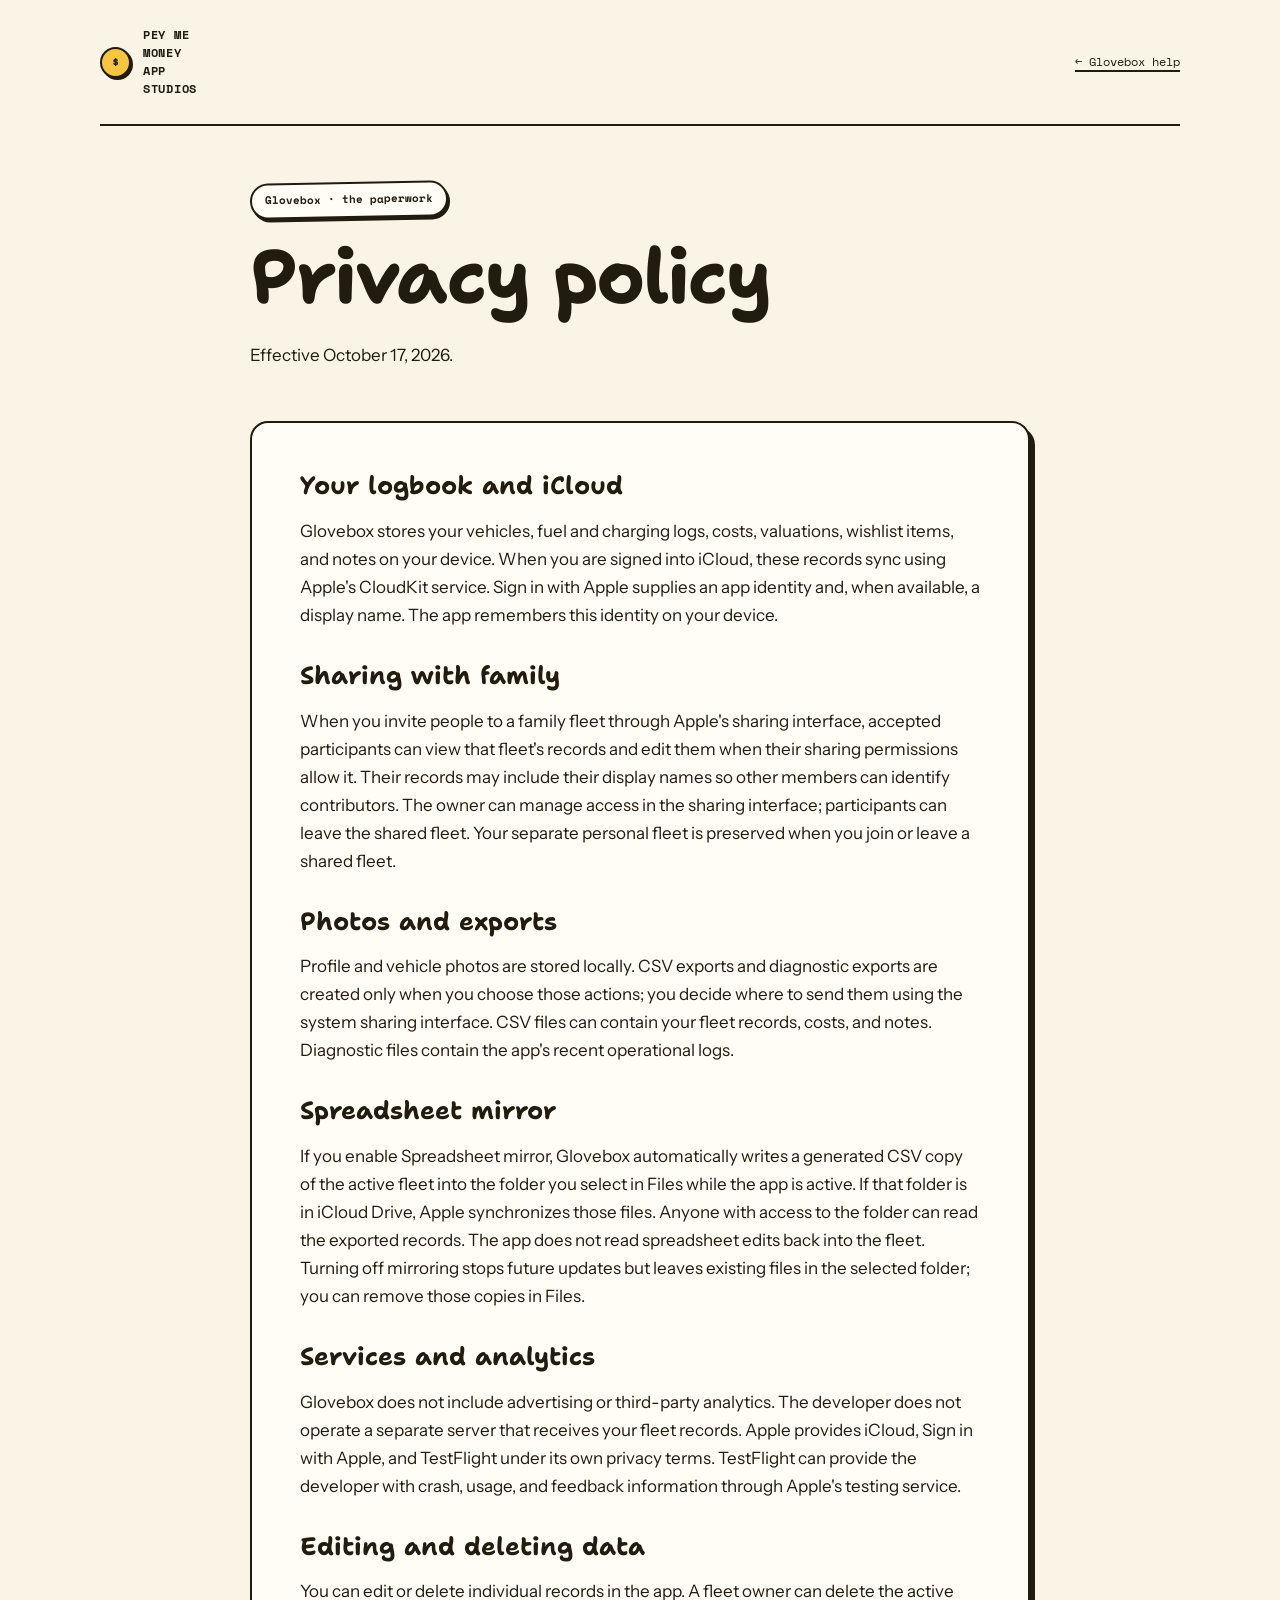
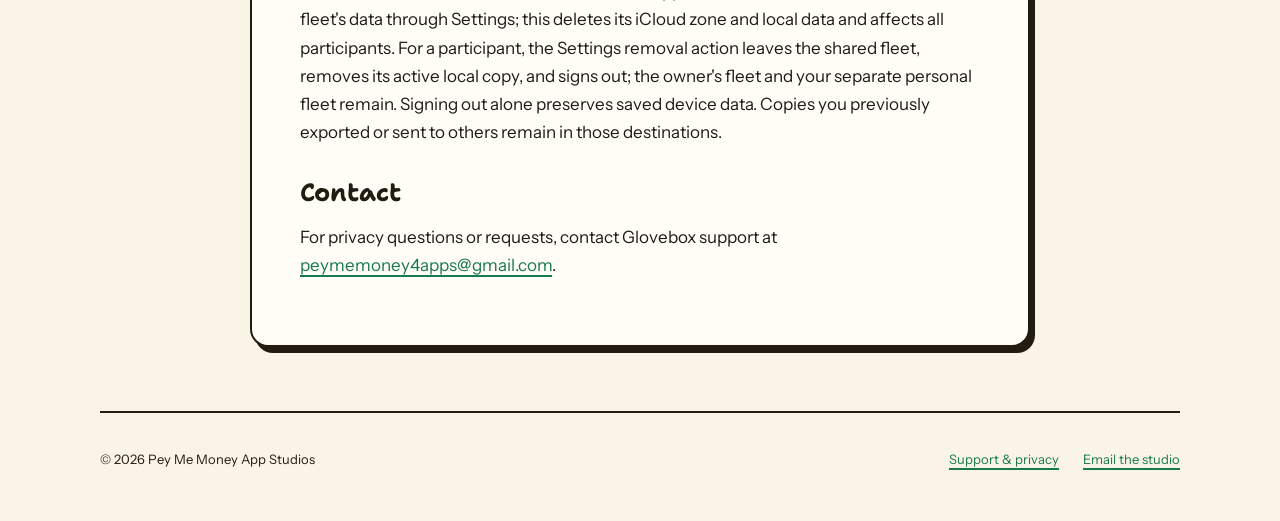
==== support/glovebox/privacy/index.html @ 762fb7c1 "Add Glovebox support and privacy pages in the studio style" ====
<!doctype html>
<html lang="en">
<head>
<meta charset="utf-8">
<meta name="viewport" content="width=device-width, initial-scale=1">
<title>Glovebox privacy policy · Pey Me Money App Studios</title>
<meta name="description" content="How Glovebox handles your records, iCloud sharing, CSV exports, and data deletion.">
<link rel="canonical" href="https://peytoncchen.github.io/support/glovebox/privacy/">
<link rel="preconnect" href="https://fonts.googleapis.com">
<link rel="preconnect" href="https://fonts.gstatic.com" crossorigin>
<link rel="stylesheet" href="/support/support.css">
</head>
<body>
<a class="skip" href="#main">Skip to content</a>
<header class="site-header wrap">
  <a class="brand" href="/"><span class="coin" aria-hidden="true">$</span><span>Pey Me Money<br>App Studios</span></a>
  <a class="back" href="/support/glovebox/">← Glovebox help</a>
</header>
<main id="main" class="wrap"><div class="policy"><div class="hero"><span class="stamp">Glovebox · the paperwork</span><h1>Privacy policy</h1><p>Effective October 17, 2026.</p></div><article class="paper"><section><h2>Your logbook and iCloud</h2><p>Glovebox stores your vehicles, fuel and charging logs, costs, valuations, wishlist items, and notes on your device. When you are signed into iCloud, these records sync using Apple&#x27;s CloudKit service. Sign in with Apple supplies an app identity and, when available, a display name. The app remembers this identity on your device.</p></section>
<section><h2>Sharing with family</h2><p>When you invite people to a family fleet through Apple&#x27;s sharing interface, accepted participants can view that fleet&#x27;s records and edit them when their sharing permissions allow it. Their records may include their display names so other members can identify contributors. The owner can manage access in the sharing interface; participants can leave the shared fleet. Your separate personal fleet is preserved when you join or leave a shared fleet.</p></section>
<section><h2>Photos and exports</h2><p>Profile and vehicle photos are stored locally. CSV exports and diagnostic exports are created only when you choose those actions; you decide where to send them using the system sharing interface. CSV files can contain your fleet records, costs, and notes. Diagnostic files contain the app&#x27;s recent operational logs.</p></section>
<section><h2>Spreadsheet mirror</h2><p>If you enable Spreadsheet mirror, Glovebox automatically writes a generated CSV copy of the active fleet into the folder you select in Files while the app is active. If that folder is in iCloud Drive, Apple synchronizes those files. Anyone with access to the folder can read the exported records. The app does not read spreadsheet edits back into the fleet. Turning off mirroring stops future updates but leaves existing files in the selected folder; you can remove those copies in Files.</p></section>
<section><h2>Services and analytics</h2><p>Glovebox does not include advertising or third-party analytics. The developer does not operate a separate server that receives your fleet records. Apple provides iCloud, Sign in with Apple, and TestFlight under its own privacy terms. TestFlight can provide the developer with crash, usage, and feedback information through Apple&#x27;s testing service.</p></section>
<section><h2>Editing and deleting data</h2><p>You can edit or delete individual records in the app. A fleet owner can delete the active fleet&#x27;s data through Settings; this deletes its iCloud zone and local data and affects all participants. For a participant, the Settings removal action leaves the shared fleet, removes its active local copy, and signs out; the owner&#x27;s fleet and your separate personal fleet remain. Signing out alone preserves saved device data. Copies you previously exported or sent to others remain in those destinations.</p></section>
<section><h2>Contact</h2><p>For privacy questions or requests, contact Glovebox support at <a class="email" href="mailto:peymemoney4apps@gmail.com">peymemoney4apps@gmail.com</a>.</p></section></article></div></main>
<footer class="site-footer wrap">
  <p>© 2026 Pey Me Money App Studios</p>
  <nav aria-label="Footer"><a href="/support/">Support &amp; privacy</a><a href="mailto:peymemoney4apps@gmail.com">Email the studio</a></nav>
</footer>
</body>
</html>
---- support/support.css ----
@import url('https://fonts.googleapis.com/css2?family=Shantell+Sans:wght@500;700;800&family=Instrument+Sans:wght@400;500;600;700&family=Space+Mono:wght@400;700&display=swap');
:root { --paper:#FAF4E7; --card:#FFFDF6; --ink:#221B10; --money:#187A4B; --sun:#F5C543; }
* { box-sizing:border-box; }
html { background:var(--paper); color:var(--ink); scroll-padding-top:24px; }
body { margin:0; font-family:'Instrument Sans',sans-serif; -webkit-font-smoothing:antialiased; font-size:17px; line-height:1.65; }
a { color:var(--money); text-decoration-thickness:1.5px; text-underline-offset:4px; }
a:hover { text-decoration-thickness:3px; }
a:focus-visible, summary:focus-visible { outline:3px solid var(--money); outline-offset:5px; border-radius:3px; }
::selection { background:var(--sun); color:var(--ink); }
.skip { position:absolute; left:20px; top:-100px; padding:10px 16px; background:var(--card); z-index:5; }
.skip:focus { top:12px; }
.wrap { width:min(1080px,calc(100% - 48px)); margin-inline:auto; }
.site-header { display:flex; justify-content:space-between; align-items:center; gap:18px; flex-wrap:wrap; padding-block:26px; border-bottom:2px solid var(--ink); }
.brand { display:inline-flex; align-items:center; gap:12px; color:var(--ink); text-decoration:none; font-family:'Space Mono',monospace; font-size:12px; line-height:1.5; letter-spacing:.06em; font-weight:700; text-transform:uppercase; }
.coin { display:grid; place-items:center; flex:0 0 31px; height:31px; border:2px solid var(--ink); border-radius:50%; background:var(--sun); box-shadow:2px 2px 0 var(--ink); }
.back { display:inline-flex; align-items:center; min-height:44px; font-family:'Space Mono',monospace; font-size:12px; color:var(--ink); }
.eyebrow { font:700 11px/1.7 'Space Mono',monospace; text-transform:uppercase; letter-spacing:.12em; color:var(--money); }
h1,h2,h3 { font-family:'Shantell Sans',cursive; line-height:1.18; text-wrap:balance; }
h1 { font-size:clamp(42px,6vw,76px); margin:14px 0 20px; letter-spacing:-.025em; }
h2 { font-size:clamp(26px,3vw,34px); margin:0 0 16px; }
h3 { font-size:24px; margin:0 0 12px; }
p { margin:0 0 18px; }
.hero { padding:56px 0 34px; }
.hero .lede { max-width:690px; font-size:20px; line-height:1.6; }
.stamp { display:inline-block; font:700 11px/1.6 'Space Mono',monospace; border:2px solid var(--ink); border-radius:999px; padding:7px 13px; background:var(--card); box-shadow:2px 3px 0 var(--ink); transform:rotate(-1deg); }
.cards { display:grid; grid-template-columns:repeat(auto-fit,minmax(min(300px,100%),1fr)); gap:24px; }
.card { border:2px solid var(--ink); border-radius:18px; background:var(--card); padding:28px; box-shadow:4px 5px 0 var(--ink); }
.card p:last-child { margin-bottom:0; }
.card .eyebrow { margin-bottom:12px; }
.actions { display:flex; flex-wrap:wrap; gap:10px 22px; align-items:center; margin-top:24px; }
.actions a { min-height:44px; display:inline-flex; align-items:center; }
.button { border:2px solid var(--ink); border-radius:10px; padding:9px 16px; font-weight:700; background:var(--sun); box-shadow:3px 3px 0 var(--ink); color:var(--ink); text-decoration:none; }
.button:hover { transform:translate(-1px,-1px); box-shadow:4px 4px 0 var(--ink); }
.guide { display:grid; grid-template-columns:210px minmax(0,1fr); gap:48px; align-items:start; padding:20px 0 48px; }
.toc { position:sticky; top:24px; font-size:14px; padding-top:6px; }
.toc p { margin-bottom:12px; }
.toc a { display:block; padding:9px 0; }
.content { min-width:0; }
.content section { padding:30px 0; border-top:2px solid var(--ink); scroll-margin-top:24px; }
.content section:first-child { padding-top:0; border-top:0; }
.content .contact { border:2px solid var(--ink); padding:26px; border-radius:16px; background:var(--card); box-shadow:4px 5px 0 var(--ink); margin-top:12px; }
ol,ul { padding-left:24px; margin:16px 0; }
li { padding-left:4px; margin:10px 0; }
.note { padding:16px 20px; border-left:4px solid var(--money); background:var(--card); border-radius:0 10px 10px 0; font-size:15px; }
.small { font-size:14px; }
code { font-family:'Space Mono',monospace; font-size:.85em; overflow-wrap:anywhere; }
.email { overflow-wrap:anywhere; }
.policy { max-width:780px; margin-inline:auto; }
.policy .paper { padding:clamp(22px,5vw,48px); border:2px solid var(--ink); border-radius:18px; background:var(--card); box-shadow:5px 6px 0 var(--ink); }
.policy section+section { margin-top:32px; }
.policy h2 { font-size:25px; }
.site-footer { display:flex; justify-content:space-between; align-items:center; gap:16px 28px; flex-wrap:wrap; margin-top:64px; padding:24px 0 40px; border-top:2px solid var(--ink); font-size:13px; }
.site-footer p { margin:0; }
.site-footer nav { display:flex; gap:12px 24px; flex-wrap:wrap; }
.site-footer a { min-height:44px; display:inline-flex; align-items:center; }
@media(max-width:680px) { .wrap { width:calc(100% - 40px); } .site-header { padding-block:18px; gap:8px; } .brand { font-size:10px; } .hero { padding-top:36px; } .hero .lede { font-size:18px; } .guide { grid-template-columns:1fr; gap:24px; } .toc { position:static; border-block:2px solid var(--ink); padding:14px 0; display:flex; gap:0 20px; flex-wrap:wrap; } .toc p { flex-basis:100%; margin:0; } .toc a { padding-block:10px; } .card { padding:24px; } .site-footer { margin-top:40px; } }
@media(prefers-reduced-motion:reduce) { .stamp { transform:none; } .button:hover { transform:none; } }
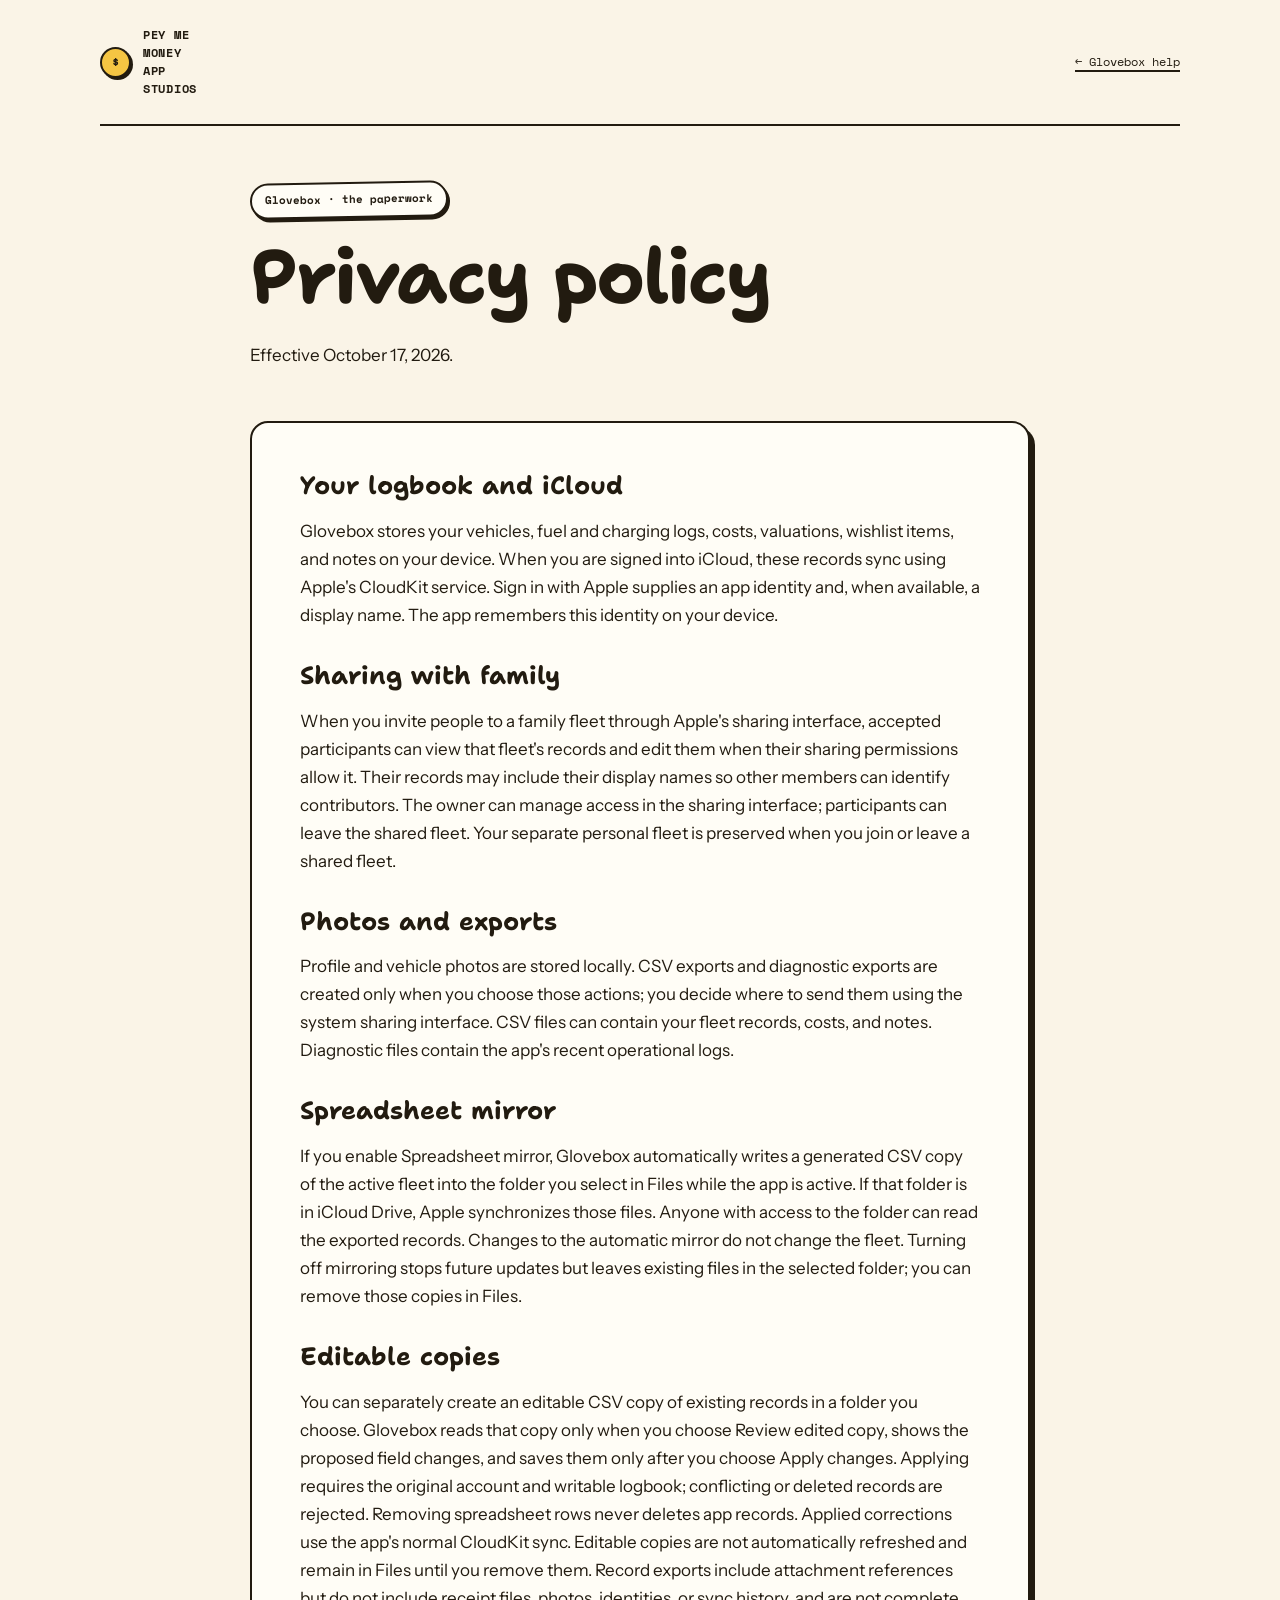
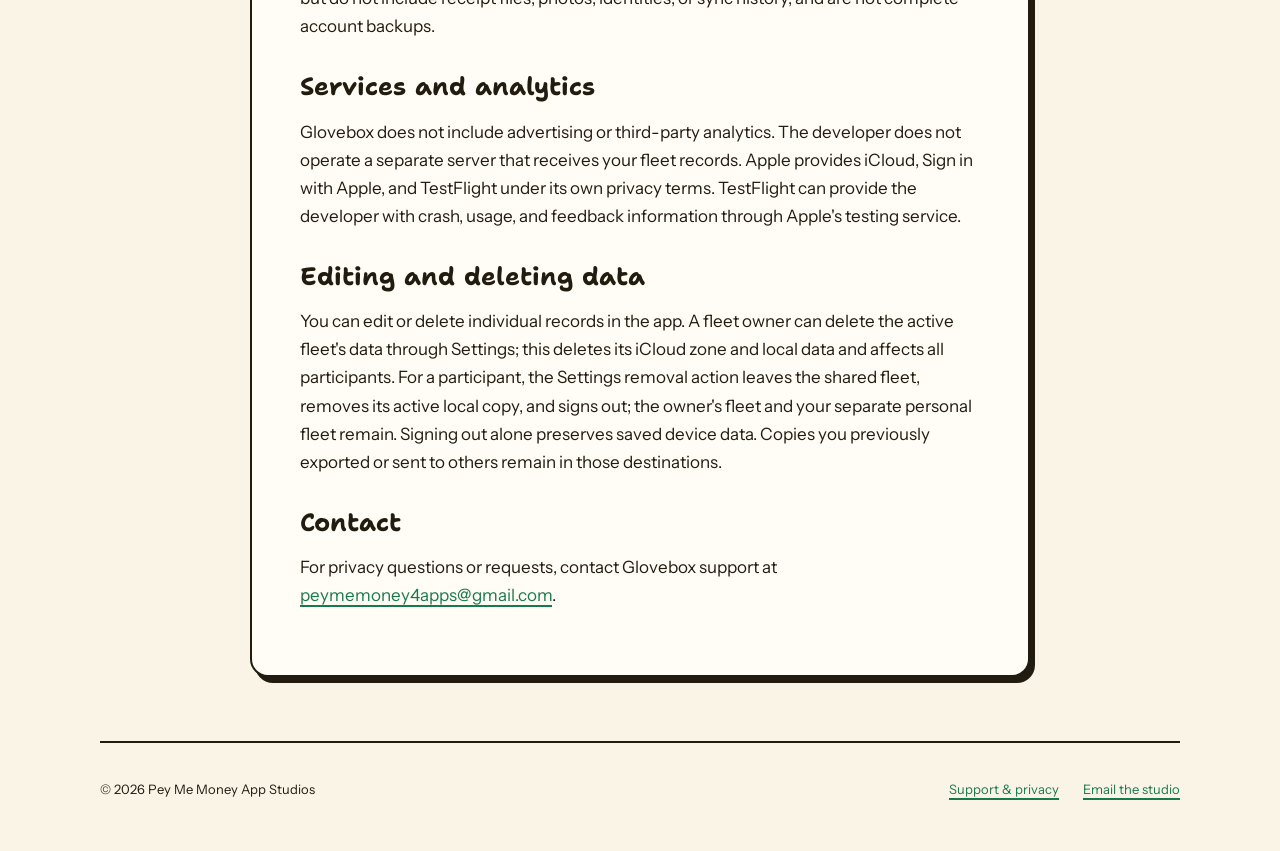
==== commit ac8fb61d: "Sync Glovebox privacy page with docs/privacy.md (editable CSV copies) Co-Authored-By: Claude Fable 5" ====
--- a/support/glovebox/privacy/index.html
+++ b/support/glovebox/privacy/index.html
@@ -19,7 +19,8 @@
 <main id="main" class="wrap"><div class="policy"><div class="hero"><span class="stamp">Glovebox · the paperwork</span><h1>Privacy policy</h1><p>Effective October 17, 2026.</p></div><article class="paper"><section><h2>Your logbook and iCloud</h2><p>Glovebox stores your vehicles, fuel and charging logs, costs, valuations, wishlist items, and notes on your device. When you are signed into iCloud, these records sync using Apple&#x27;s CloudKit service. Sign in with Apple supplies an app identity and, when available, a display name. The app remembers this identity on your device.</p></section>
 <section><h2>Sharing with family</h2><p>When you invite people to a family fleet through Apple&#x27;s sharing interface, accepted participants can view that fleet&#x27;s records and edit them when their sharing permissions allow it. Their records may include their display names so other members can identify contributors. The owner can manage access in the sharing interface; participants can leave the shared fleet. Your separate personal fleet is preserved when you join or leave a shared fleet.</p></section>
 <section><h2>Photos and exports</h2><p>Profile and vehicle photos are stored locally. CSV exports and diagnostic exports are created only when you choose those actions; you decide where to send them using the system sharing interface. CSV files can contain your fleet records, costs, and notes. Diagnostic files contain the app&#x27;s recent operational logs.</p></section>
-<section><h2>Spreadsheet mirror</h2><p>If you enable Spreadsheet mirror, Glovebox automatically writes a generated CSV copy of the active fleet into the folder you select in Files while the app is active. If that folder is in iCloud Drive, Apple synchronizes those files. Anyone with access to the folder can read the exported records. The app does not read spreadsheet edits back into the fleet. Turning off mirroring stops future updates but leaves existing files in the selected folder; you can remove those copies in Files.</p></section>
+<section><h2>Spreadsheet mirror</h2><p>If you enable Spreadsheet mirror, Glovebox automatically writes a generated CSV copy of the active fleet into the folder you select in Files while the app is active. If that folder is in iCloud Drive, Apple synchronizes those files. Anyone with access to the folder can read the exported records. Changes to the automatic mirror do not change the fleet. Turning off mirroring stops future updates but leaves existing files in the selected folder; you can remove those copies in Files.</p></section>
+<section><h2>Editable copies</h2><p>You can separately create an editable CSV copy of existing records in a folder you choose. Glovebox reads that copy only when you choose Review edited copy, shows the proposed field changes, and saves them only after you choose Apply changes. Applying requires the original account and writable logbook; conflicting or deleted records are rejected. Removing spreadsheet rows never deletes app records. Applied corrections use the app&#x27;s normal CloudKit sync. Editable copies are not automatically refreshed and remain in Files until you remove them. Record exports include attachment references but do not include receipt files, photos, identities, or sync history, and are not complete account backups.</p></section>
 <section><h2>Services and analytics</h2><p>Glovebox does not include advertising or third-party analytics. The developer does not operate a separate server that receives your fleet records. Apple provides iCloud, Sign in with Apple, and TestFlight under its own privacy terms. TestFlight can provide the developer with crash, usage, and feedback information through Apple&#x27;s testing service.</p></section>
 <section><h2>Editing and deleting data</h2><p>You can edit or delete individual records in the app. A fleet owner can delete the active fleet&#x27;s data through Settings; this deletes its iCloud zone and local data and affects all participants. For a participant, the Settings removal action leaves the shared fleet, removes its active local copy, and signs out; the owner&#x27;s fleet and your separate personal fleet remain. Signing out alone preserves saved device data. Copies you previously exported or sent to others remain in those destinations.</p></section>
 <section><h2>Contact</h2><p>For privacy questions or requests, contact Glovebox support at <a class="email" href="mailto:peymemoney4apps@gmail.com">peymemoney4apps@gmail.com</a>.</p></section></article></div></main>
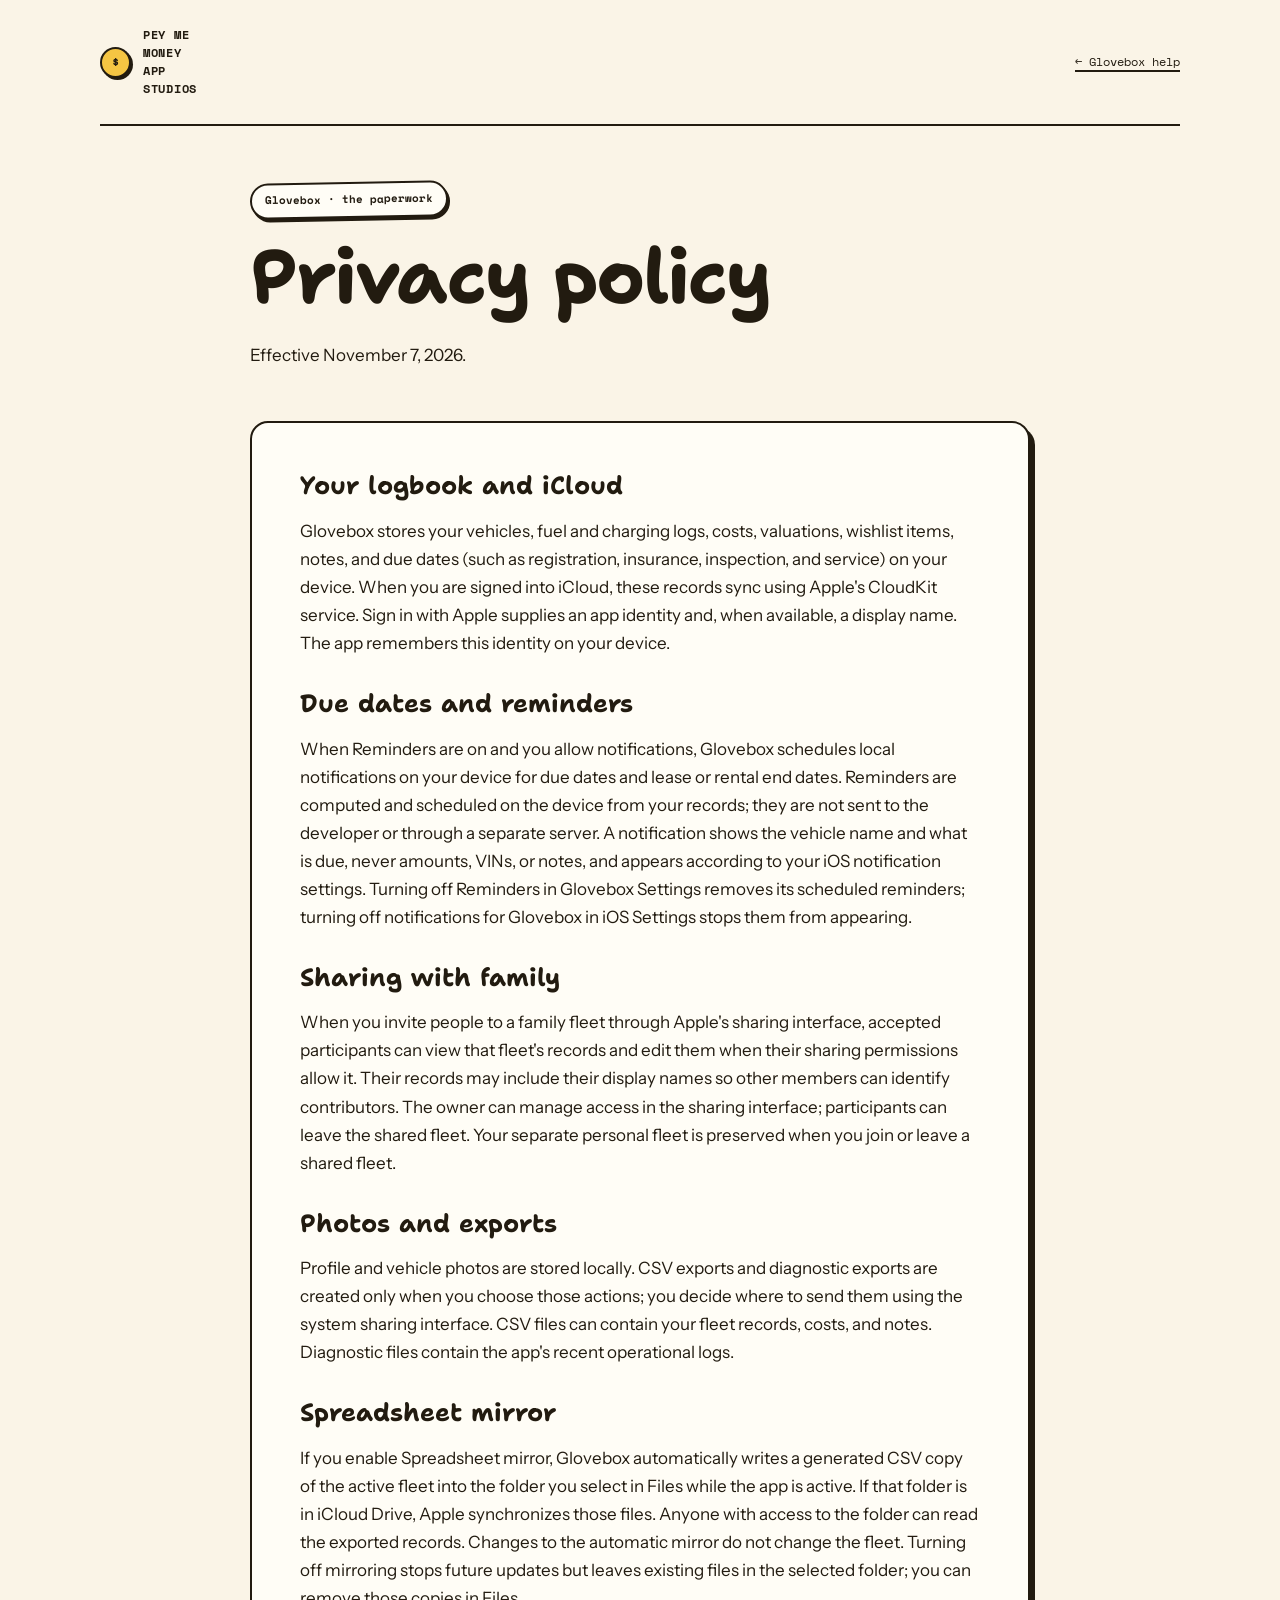
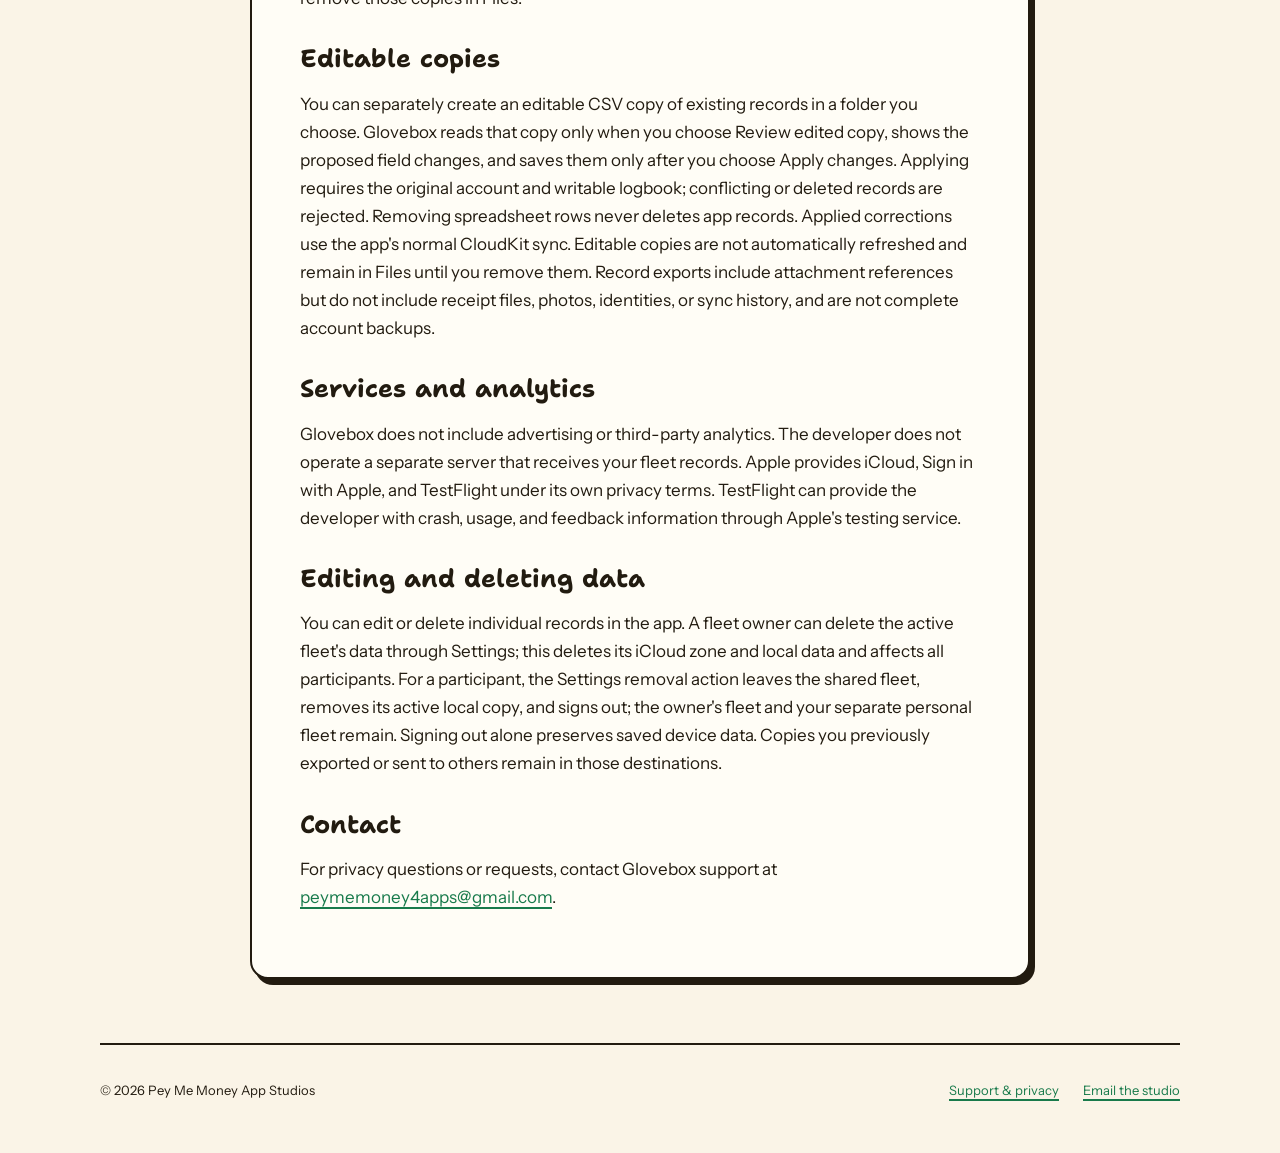
==== commit 71c93ef9: "Glovebox privacy: due dates sync via iCloud, reminders are on-device local notifications Mirrors glo" ====
--- a/support/glovebox/privacy/index.html
+++ b/support/glovebox/privacy/index.html
@@ -4,7 +4,7 @@
 <meta charset="utf-8">
 <meta name="viewport" content="width=device-width, initial-scale=1">
 <title>Glovebox privacy policy · Pey Me Money App Studios</title>
-<meta name="description" content="How Glovebox handles your records, iCloud sharing, CSV exports, and data deletion.">
+<meta name="description" content="How Glovebox handles your records, iCloud sharing, reminders, CSV exports, and data deletion.">
 <link rel="canonical" href="https://peytoncchen.github.io/support/glovebox/privacy/">
 <link rel="preconnect" href="https://fonts.googleapis.com">
 <link rel="preconnect" href="https://fonts.gstatic.com" crossorigin>
@@ -16,7 +16,8 @@
   <a class="brand" href="/"><span class="coin" aria-hidden="true">$</span><span>Pey Me Money<br>App Studios</span></a>
   <a class="back" href="/support/glovebox/">← Glovebox help</a>
 </header>
-<main id="main" class="wrap"><div class="policy"><div class="hero"><span class="stamp">Glovebox · the paperwork</span><h1>Privacy policy</h1><p>Effective October 17, 2026.</p></div><article class="paper"><section><h2>Your logbook and iCloud</h2><p>Glovebox stores your vehicles, fuel and charging logs, costs, valuations, wishlist items, and notes on your device. When you are signed into iCloud, these records sync using Apple&#x27;s CloudKit service. Sign in with Apple supplies an app identity and, when available, a display name. The app remembers this identity on your device.</p></section>
+<main id="main" class="wrap"><div class="policy"><div class="hero"><span class="stamp">Glovebox · the paperwork</span><h1>Privacy policy</h1><p>Effective November 7, 2026.</p></div><article class="paper"><section><h2>Your logbook and iCloud</h2><p>Glovebox stores your vehicles, fuel and charging logs, costs, valuations, wishlist items, notes, and due dates (such as registration, insurance, inspection, and service) on your device. When you are signed into iCloud, these records sync using Apple&#x27;s CloudKit service. Sign in with Apple supplies an app identity and, when available, a display name. The app remembers this identity on your device.</p></section>
+<section><h2>Due dates and reminders</h2><p>When Reminders are on and you allow notifications, Glovebox schedules local notifications on your device for due dates and lease or rental end dates. Reminders are computed and scheduled on the device from your records; they are not sent to the developer or through a separate server. A notification shows the vehicle name and what is due, never amounts, VINs, or notes, and appears according to your iOS notification settings. Turning off Reminders in Glovebox Settings removes its scheduled reminders; turning off notifications for Glovebox in iOS Settings stops them from appearing.</p></section>
 <section><h2>Sharing with family</h2><p>When you invite people to a family fleet through Apple&#x27;s sharing interface, accepted participants can view that fleet&#x27;s records and edit them when their sharing permissions allow it. Their records may include their display names so other members can identify contributors. The owner can manage access in the sharing interface; participants can leave the shared fleet. Your separate personal fleet is preserved when you join or leave a shared fleet.</p></section>
 <section><h2>Photos and exports</h2><p>Profile and vehicle photos are stored locally. CSV exports and diagnostic exports are created only when you choose those actions; you decide where to send them using the system sharing interface. CSV files can contain your fleet records, costs, and notes. Diagnostic files contain the app&#x27;s recent operational logs.</p></section>
 <section><h2>Spreadsheet mirror</h2><p>If you enable Spreadsheet mirror, Glovebox automatically writes a generated CSV copy of the active fleet into the folder you select in Files while the app is active. If that folder is in iCloud Drive, Apple synchronizes those files. Anyone with access to the folder can read the exported records. Changes to the automatic mirror do not change the fleet. Turning off mirroring stops future updates but leaves existing files in the selected folder; you can remove those copies in Files.</p></section>
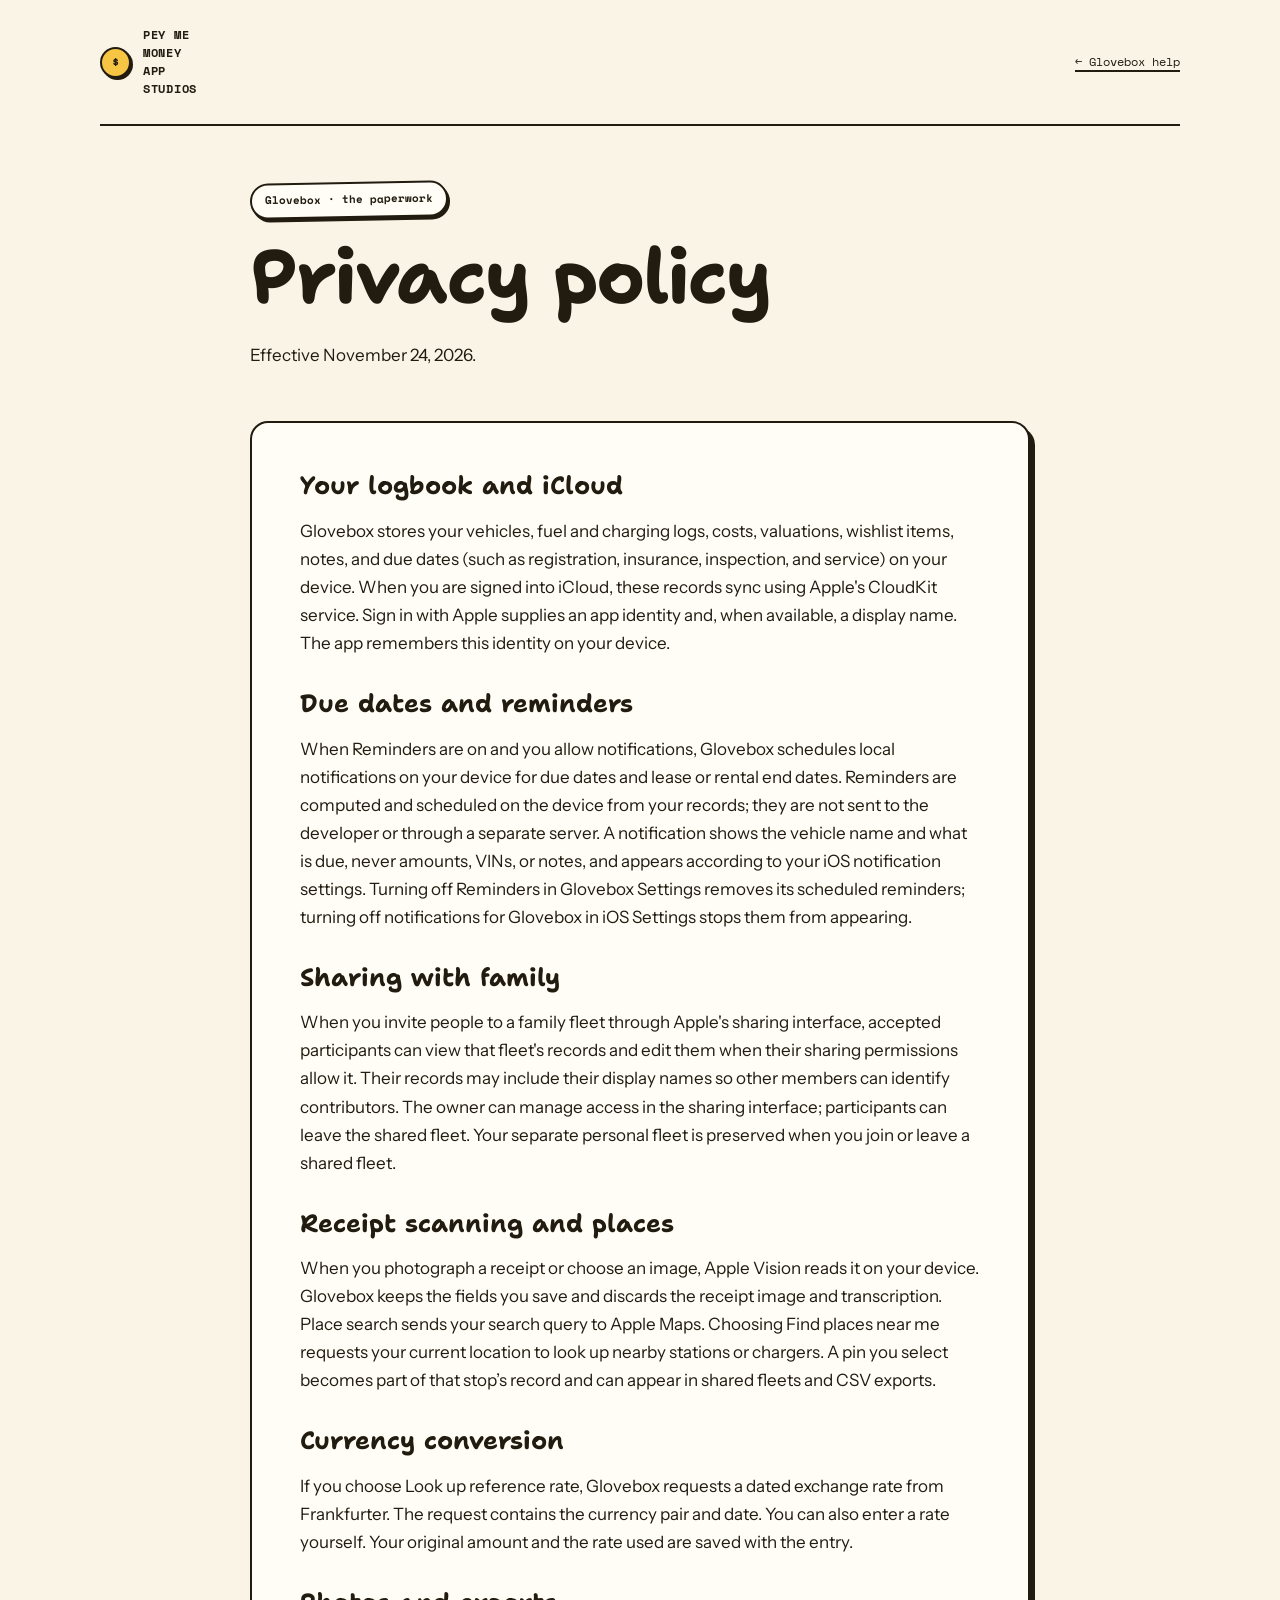
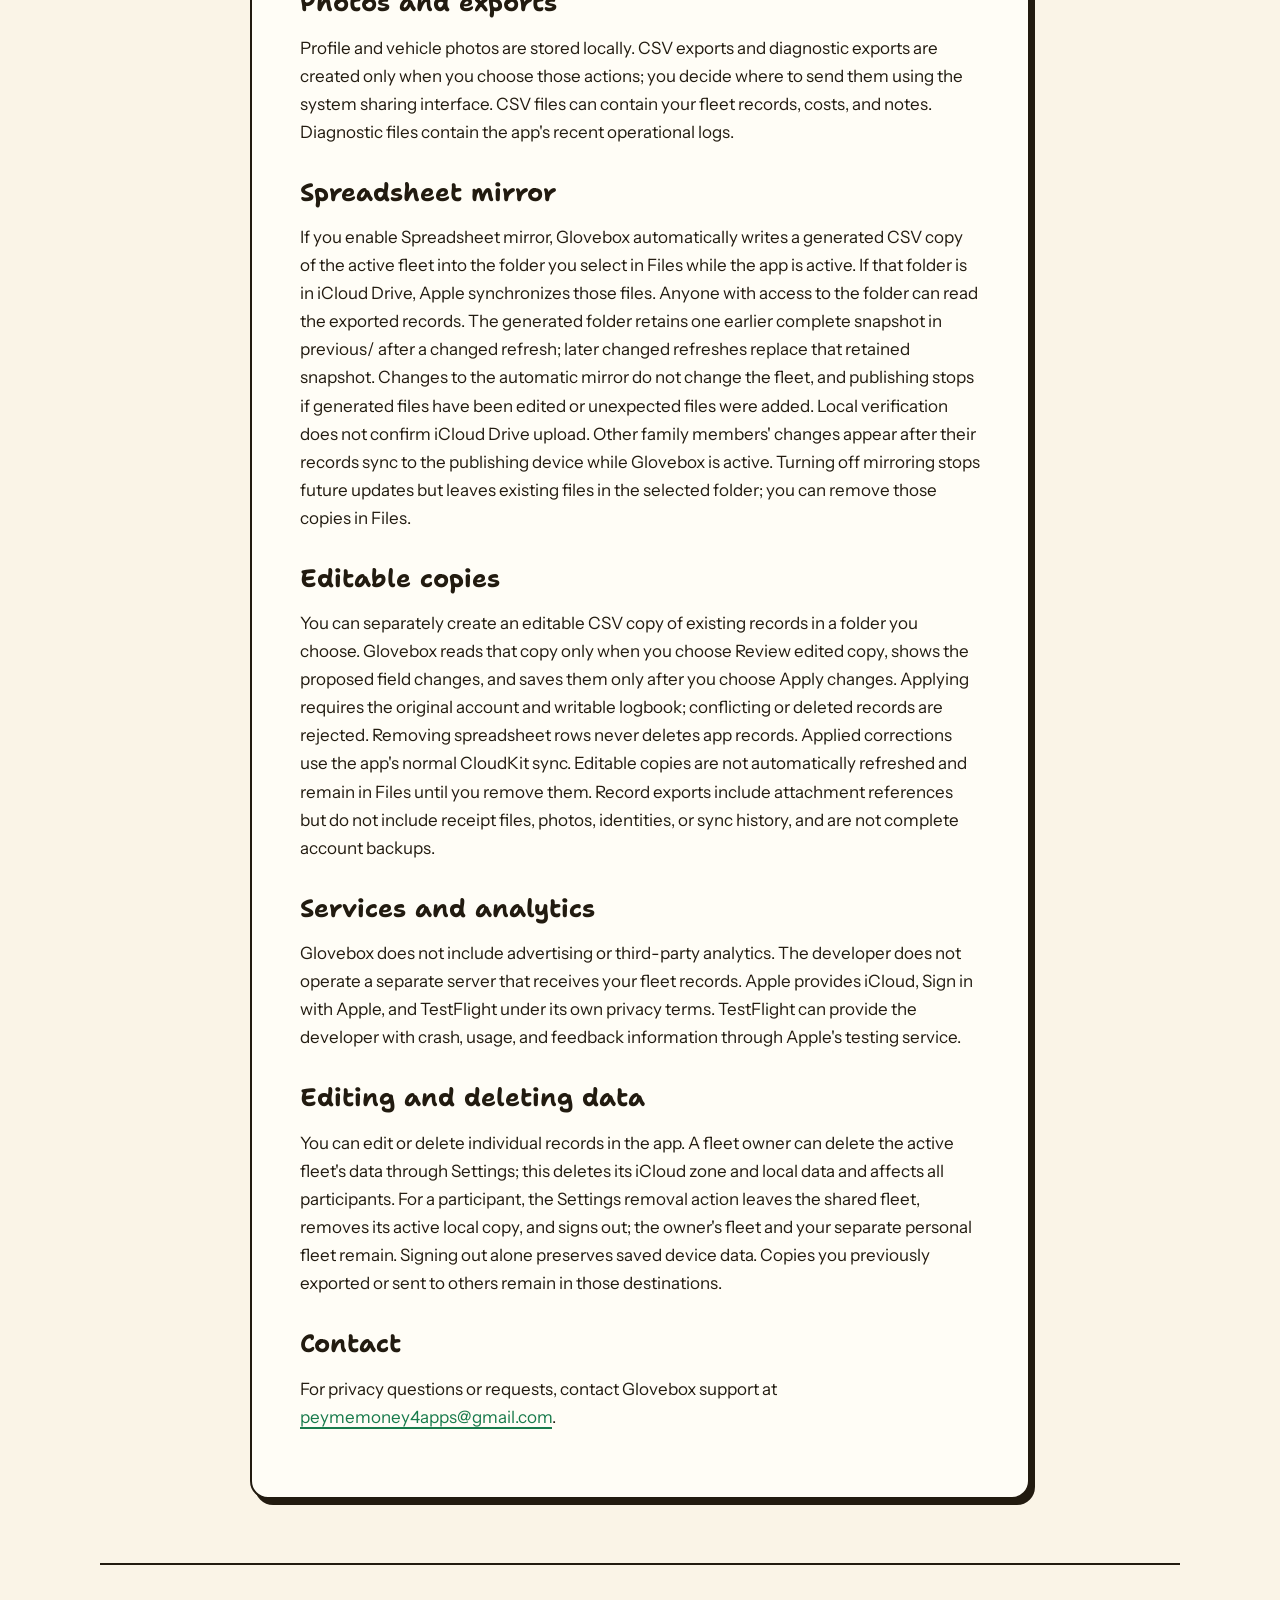
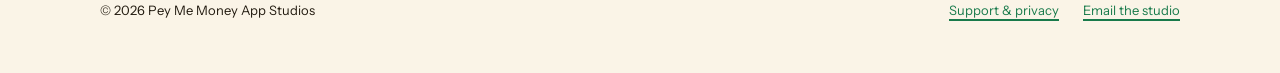
==== commit 148e800b: "Explain Glovebox receipt, location and exchange-rate handling" ====
--- a/support/glovebox/privacy/index.html
+++ b/support/glovebox/privacy/index.html
@@ -16,11 +16,13 @@
   <a class="brand" href="/"><span class="coin" aria-hidden="true">$</span><span>Pey Me Money<br>App Studios</span></a>
   <a class="back" href="/support/glovebox/">← Glovebox help</a>
 </header>
-<main id="main" class="wrap"><div class="policy"><div class="hero"><span class="stamp">Glovebox · the paperwork</span><h1>Privacy policy</h1><p>Effective November 7, 2026.</p></div><article class="paper"><section><h2>Your logbook and iCloud</h2><p>Glovebox stores your vehicles, fuel and charging logs, costs, valuations, wishlist items, notes, and due dates (such as registration, insurance, inspection, and service) on your device. When you are signed into iCloud, these records sync using Apple&#x27;s CloudKit service. Sign in with Apple supplies an app identity and, when available, a display name. The app remembers this identity on your device.</p></section>
+<main id="main" class="wrap"><div class="policy"><div class="hero"><span class="stamp">Glovebox · the paperwork</span><h1>Privacy policy</h1><p>Effective November 24, 2026.</p></div><article class="paper"><section><h2>Your logbook and iCloud</h2><p>Glovebox stores your vehicles, fuel and charging logs, costs, valuations, wishlist items, notes, and due dates (such as registration, insurance, inspection, and service) on your device. When you are signed into iCloud, these records sync using Apple&#x27;s CloudKit service. Sign in with Apple supplies an app identity and, when available, a display name. The app remembers this identity on your device.</p></section>
 <section><h2>Due dates and reminders</h2><p>When Reminders are on and you allow notifications, Glovebox schedules local notifications on your device for due dates and lease or rental end dates. Reminders are computed and scheduled on the device from your records; they are not sent to the developer or through a separate server. A notification shows the vehicle name and what is due, never amounts, VINs, or notes, and appears according to your iOS notification settings. Turning off Reminders in Glovebox Settings removes its scheduled reminders; turning off notifications for Glovebox in iOS Settings stops them from appearing.</p></section>
 <section><h2>Sharing with family</h2><p>When you invite people to a family fleet through Apple&#x27;s sharing interface, accepted participants can view that fleet&#x27;s records and edit them when their sharing permissions allow it. Their records may include their display names so other members can identify contributors. The owner can manage access in the sharing interface; participants can leave the shared fleet. Your separate personal fleet is preserved when you join or leave a shared fleet.</p></section>
+<section><h2>Receipt scanning and places</h2><p>When you photograph a receipt or choose an image, Apple Vision reads it on your device. Glovebox keeps the fields you save and discards the receipt image and transcription. Place search sends your search query to Apple Maps. Choosing Find places near me requests your current location to look up nearby stations or chargers. A pin you select becomes part of that stop’s record and can appear in shared fleets and CSV exports.</p></section>
+<section><h2>Currency conversion</h2><p>If you choose Look up reference rate, Glovebox requests a dated exchange rate from Frankfurter. The request contains the currency pair and date. You can also enter a rate yourself. Your original amount and the rate used are saved with the entry.</p></section>
 <section><h2>Photos and exports</h2><p>Profile and vehicle photos are stored locally. CSV exports and diagnostic exports are created only when you choose those actions; you decide where to send them using the system sharing interface. CSV files can contain your fleet records, costs, and notes. Diagnostic files contain the app&#x27;s recent operational logs.</p></section>
-<section><h2>Spreadsheet mirror</h2><p>If you enable Spreadsheet mirror, Glovebox automatically writes a generated CSV copy of the active fleet into the folder you select in Files while the app is active. If that folder is in iCloud Drive, Apple synchronizes those files. Anyone with access to the folder can read the exported records. Changes to the automatic mirror do not change the fleet. Turning off mirroring stops future updates but leaves existing files in the selected folder; you can remove those copies in Files.</p></section>
+<section><h2>Spreadsheet mirror</h2><p>If you enable Spreadsheet mirror, Glovebox automatically writes a generated CSV copy of the active fleet into the folder you select in Files while the app is active. If that folder is in iCloud Drive, Apple synchronizes those files. Anyone with access to the folder can read the exported records. The generated folder retains one earlier complete snapshot in previous/ after a changed refresh; later changed refreshes replace that retained snapshot. Changes to the automatic mirror do not change the fleet, and publishing stops if generated files have been edited or unexpected files were added. Local verification does not confirm iCloud Drive upload. Other family members&#x27; changes appear after their records sync to the publishing device while Glovebox is active. Turning off mirroring stops future updates but leaves existing files in the selected folder; you can remove those copies in Files.</p></section>
 <section><h2>Editable copies</h2><p>You can separately create an editable CSV copy of existing records in a folder you choose. Glovebox reads that copy only when you choose Review edited copy, shows the proposed field changes, and saves them only after you choose Apply changes. Applying requires the original account and writable logbook; conflicting or deleted records are rejected. Removing spreadsheet rows never deletes app records. Applied corrections use the app&#x27;s normal CloudKit sync. Editable copies are not automatically refreshed and remain in Files until you remove them. Record exports include attachment references but do not include receipt files, photos, identities, or sync history, and are not complete account backups.</p></section>
 <section><h2>Services and analytics</h2><p>Glovebox does not include advertising or third-party analytics. The developer does not operate a separate server that receives your fleet records. Apple provides iCloud, Sign in with Apple, and TestFlight under its own privacy terms. TestFlight can provide the developer with crash, usage, and feedback information through Apple&#x27;s testing service.</p></section>
 <section><h2>Editing and deleting data</h2><p>You can edit or delete individual records in the app. A fleet owner can delete the active fleet&#x27;s data through Settings; this deletes its iCloud zone and local data and affects all participants. For a participant, the Settings removal action leaves the shared fleet, removes its active local copy, and signs out; the owner&#x27;s fleet and your separate personal fleet remain. Signing out alone preserves saved device data. Copies you previously exported or sent to others remain in those destinations.</p></section>
